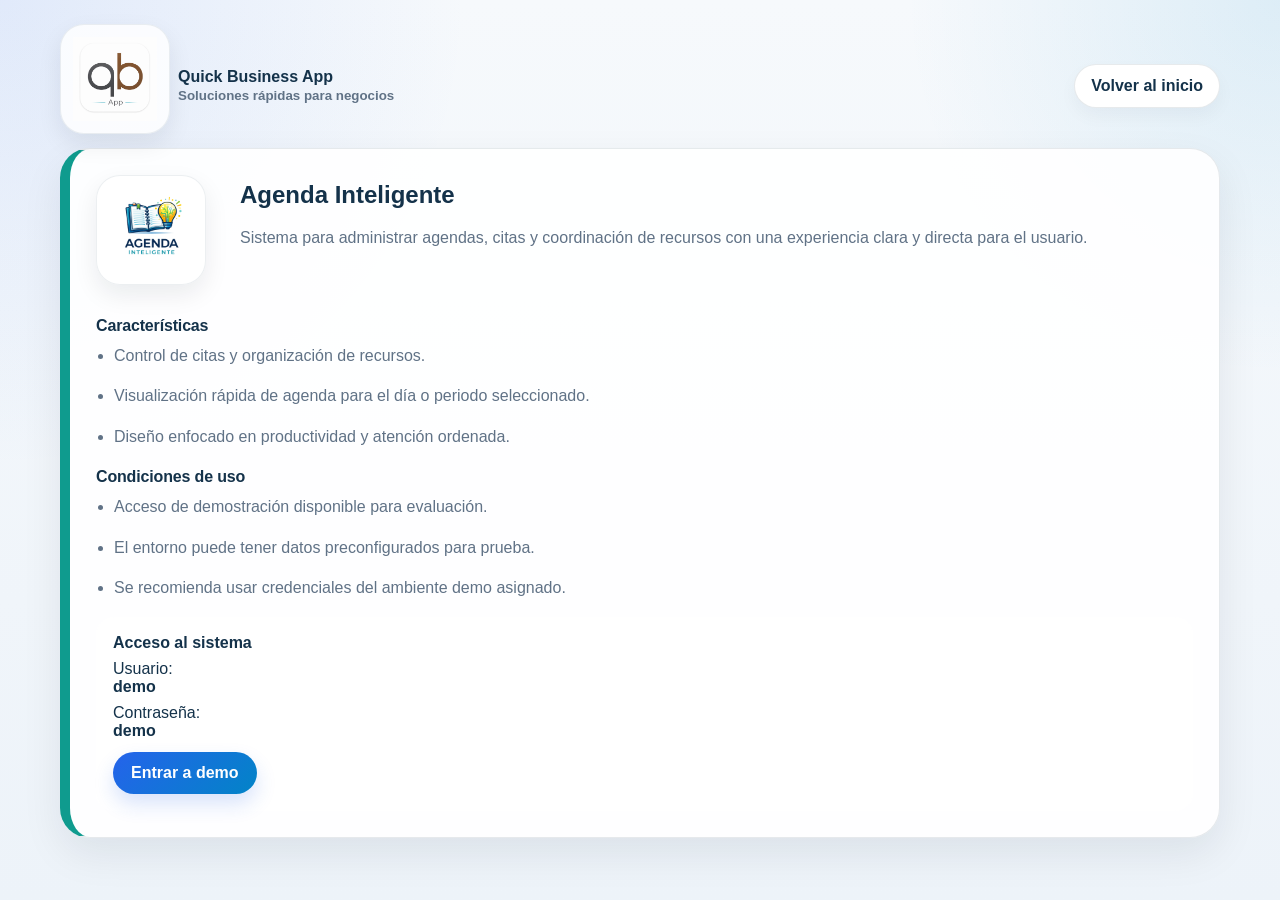
==== agenda.html @ ded71a66 "pestanas separadas" ====
<!doctype html>
<html lang="es">
  <head>
    <meta charset="utf-8" />
    <meta name="viewport" content="width=device-width, initial-scale=1" />
    <title>Agenda Inteligente - Quick Business App</title>
    <link rel="stylesheet" href="styles.css" />
  </head>
  <body>
    <div class="shell">
      <header class="topbar">
        <div class="brand">
          <div class="system-logo">
            <img src="imagenes/qb.png" alt="Logo de Cumplimiento Regulatorio" />
          </div>
          <div>
            <div>Quick Business App</div>
            <small style="color: var(--muted); font-weight: 600"
              >Soluciones rápidas para negocios</small
            >
          </div>
        </div>
        <a class="sys-btn" href="index.html">Volver al inicio</a>
      </header>

      <main>
        <section id="agenda" class="card system-card teal active">
          <div class="system-top">
            <div class="system-logo">
              <img
                src="imagenes/agendainteligente.png"
                alt="Logo de Agenda Inteligente"
              />
            </div>
            <div class="system-summary">
              <h3>Agenda Inteligente</h3>
              <p>
                Sistema para administrar agendas, citas y coordinación de
                recursos con una experiencia clara y directa para el usuario.
              </p>
            </div>
          </div>
          <div class="section-block">
            <h4>Características</h4>
            <ul class="section-list">
              <li>Control de citas y organización de recursos.</li>
              <li>
                Visualización rápida de agenda para el día o periodo
                seleccionado.
              </li>
              <li>Diseño enfocado en productividad y atención ordenada.</li>
            </ul>
          </div>
          <div class="section-block">
            <h4>Condiciones de uso</h4>
            <ul class="section-list">
              <li>Acceso de demostración disponible para evaluación.</li>
              <li>El entorno puede tener datos preconfigurados para prueba.</li>
              <li>
                Se recomienda usar credenciales del ambiente demo asignado.
              </li>
            </ul>
          </div>
          <div class="info-box">
            <strong>Acceso al sistema</strong>
            <div>Usuario: <strong>demo</strong></div>
            <div>Contraseña: <strong>demo</strong></div>
            <div class="link-row">
              <a
                class="sys-btn primary"
                href="https://agenda-inteligente.azurewebsites.net/"
                target="_blank"
                rel="noreferrer"
                >Entrar a demo</a
              >
            </div>
          </div>
        </section>
      </main>
    </div>
  </body>
</html>
---- styles.css ----
:root {
  --bg: #f6f9fc;
  --bg2: #edf3f9;
  --text: #14324a;
  --muted: #607286;
  --card: rgba(255, 255, 255, 0.9);
  --border: rgba(20, 50, 74, 0.1);
  --blue: #2563eb;
  --teal: #0f9b8e;
  --cyan: #0284c7;
  --amber: #b45309;
  --shadow: 0 16px 40px rgba(15, 23, 42, 0.08);
  --max: 1160px;
}

* {
  box-sizing: border-box;
}
html {
  scroll-behavior: smooth;
}
body {
  margin: 0;
  font-family: "Segoe UI", Tahoma, Geneva, Verdana, sans-serif;
  color: var(--text);
  background:
    radial-gradient(
      circle at top left,
      rgba(37, 99, 235, 0.1),
      transparent 30%
    ),
    radial-gradient(
      circle at top right,
      rgba(2, 132, 199, 0.1),
      transparent 24%
    ),
    linear-gradient(180deg, var(--bg), var(--bg2));
  min-height: 100vh;
}

a {
  color: inherit;
  text-decoration: none;
}

.system-summary {
  width: 100%;
  min-width: 0;
}

.system-summary h3,
.system-summary p {
  margin: 0 0 0 6px;
  width: 100%;
  max-width: none;
  text-align: justify;
  line-height: 1.65;
}

.system-summary h3 {
  margin: 0 0 8px 6px;
}

.shell {
  width: min(var(--max), calc(100% - 32px));
  margin: 0 auto;
  padding: 24px 0 48px;
}
.topbar {
  display: flex;
  justify-content: space-between;
  align-items: center;
  gap: 8px;
}

.brand {
  display: flex;
  align-items: center;
  gap: 8px;
  font-weight: 800;
}
.brand-mark {
  width: 42px;
  height: 42px;
  border-radius: 14px;
  display: grid;
  place-items: center;
  color: white;
  background: linear-gradient(135deg, var(--blue), var(--cyan));
  box-shadow: 0 12px 26px rgba(37, 99, 235, 0.2);
}

.topnav {
  display: none;
}

.sys-btn {
  display: inline-flex;
  align-items: center;
  justify-content: center;
  padding: 12px 16px;
  border-radius: 999px;
  background: white;
  border: 1px solid var(--border);
  box-shadow: 0 8px 18px rgba(15, 23, 42, 0.04);
  font-weight: 700;
}

.folder-bar {
  display: flex;
  gap: 10px;
  align-items: end;
  padding: 0px 10px 0px 26px;
  border-bottom: 1px solid rgba(20, 50, 74, 0.08);
}

.tab-btn {
  border: 1px solid var(--border);
  background: linear-gradient(180deg, #ffffff, #eef4fa);
  color: var(--text);
  cursor: pointer;
  border-bottom: none;
  border-top-left-radius: 16px;
  border-top-right-radius: 16px;
  border-bottom-left-radius: 0;
  border-bottom-right-radius: 0;
  padding: 12px 18px;
  position: relative;
  top: 1px;
  box-shadow: 0 -2px 10px rgba(15, 23, 42, 0.04);
}

.card {
  background: var(--card);
  border: 1px solid var(--border);
  border-radius: 30px;
  box-shadow: var(--shadow);
}

.hero-card {
  padding: 18px 0 0;
  background: transparent;
  border: none;
  box-shadow: none;
}

.eyebrow {
  display: inline-flex;
  align-items: center;
  padding: 8px 14px;
  border-radius: 999px;
  background: rgba(37, 99, 235, 0.08);
  color: var(--blue);
  font-size: 0.92rem;
  font-weight: 700;
  margin-bottom: 16px;
}

h1 {
  margin: 0;
  font-size: clamp(2.2rem, 4.8vw, 4.7rem);
  line-height: 1;
  letter-spacing: -0.04em;
}

.lead {
  margin: 18px 0 0;
  max-width: 62ch;
  color: var(--muted);
  line-height: 1.7;
  font-size: 1.05rem;
}

.intro-actions {
  display: flex;
  gap: 12px;
  flex-wrap: wrap;
  margin-top: 24px;
}

.tabs {
  display: flex;
  gap: 10px;
  flex-wrap: wrap;
  margin-top: 0;
}

.tab-btn[aria-selected="true"] {
  color: white;
  border-color: transparent;
  background: linear-gradient(135deg, var(--blue), var(--cyan));
  top: 0;
}

.primary-btn {
  background: linear-gradient(135deg, var(--blue), var(--cyan));
  color: white;
}

.secondary-btn {
  background: white;
  color: var(--blue);
}

.section-title {
  margin: 28px 0 12px;
  font-size: 1.45rem;
  letter-spacing: -0.02em;
}

.section-note {
  color: var(--muted);
  margin: 0 0 18px;
}

.sys-grid {
  display: grid;
  gap: 16px;
}

.system-card {
  padding: 26px;
  display: none;
  scroll-margin-top: 18px;
}

.system-card.active {
  display: block;
}

.system-head {
  display: flex;
  flex-wrap: wrap;
  gap: 10px;
  align-items: center;
  justify-content: space-between;
  margin-bottom: 14px;
}

.system-top {
  display: grid;
  grid-template-columns: 120px 1fr;
  gap: 18px;
  align-items: start;
}

.system-logo {
  display: flex;
  align-items: center;
  justify-content: center;
  width: 110px;
  height: 110px;
  margin: 0 0 14px;
  padding: 12px;
  border-radius: 24px;
  background: rgba(255, 255, 255, 0.82);
  border: 1px solid rgba(20, 50, 74, 0.08);
  box-shadow: 0 10px 24px rgba(15, 23, 42, 0.08);
}

.system-logo img {
  max-width: 100%;
  max-height: 100%;
  object-fit: contain;
  display: block;
}

.system-summary h3 {
  margin: 0 0 8px 6px;
}

.system-summary p {
  margin: 0 0 0 6px;
  width: 100%;
  max-width: none;
}

.section-block {
  margin-top: 18px;
}

.section-block h4 {
  margin: 0 0 8px;
  font-size: 1rem;
  letter-spacing: -0.01em;
}

.section-list {
  margin: 0;
  padding-left: 18px;
  color: var(--muted);
  line-height: 1.65;
}

.section-list li {
  margin-bottom: 14px;
  text-align: justify;
}

.section-list li:last-child {
  margin-bottom: 0;
}

.tag {
  display: inline-flex;
  align-items: center;
  width: fit-content;
  padding: 6px 12px;
  border-radius: 999px;
  font-size: 0.86rem;
  font-weight: 700;
  color: white;
}

.system-card h3 {
  margin: 0 0 10px 6px;
  font-size: 1.5rem;
}

.system-card p {
  margin: 0 0 0 6px;
  color: var(--muted);
  line-height: 1.65;
  max-width: none;
  width: 100%;
}

.info-box {
  margin-top: 16px;
  padding: 16px;
  border-radius: 18px;
  background: rgba(255, 255, 255, 0.72);
  border: 1px solid rgba(255, 255, 255, 0.55);
  color: var(--text);
}

.info-box strong {
  display: block;
  margin-bottom: 8px;
}

.link-row {
  display: flex;
  gap: 12px;
  margin-top: 16px;
  flex-wrap: wrap;
}
.info-box .link-row {
  margin-top: 12px;
}
sys-btn {
  color: var(--text);
}

.sys-btn.primary {
  display: inline-flex;
  padding: 12px 18px;
  background: linear-gradient(135deg, var(--blue), var(--cyan));
  color: #fff;
  border: none;
  border-radius: 999px;
  font-weight: 700;
  text-decoration: none;
  box-shadow: 0 10px 20px rgba(37, 99, 235, 0.18);
}

.blue {
  border-left: 10px solid var(--blue);
}
.teal {
  border-left: 10px solid var(--teal);
}
.cyan {
  border-left: 10px solid var(--cyan);
}
.amber {
  border-left: 10px solid var(--amber);
}

.blue .tag {
  background: var(--blue);
}
.teal .tag {
  background: var(--teal);
}
.cyan .tag {
  background: var(--cyan);
}
.amber .tag {
  background: var(--amber);
}

.blue .primary-btn {
  background: linear-gradient(135deg, var(--blue), #4f83ff);
}
.teal .primary-btn {
  background: linear-gradient(135deg, var(--teal), #21c2b2);
}
.cyan .primary-btn {
  background: linear-gradient(135deg, var(--cyan), #38bdf8);
}
.amber .primary-btn {
  background: linear-gradient(135deg, var(--amber), #d97706);
}

.footer {
  margin-top: 24px;
  color: var(--muted);
  text-align: center;
  font-size: 0.95rem;
}

@media (max-width: 760px) {
  .topbar {
    align-items: start;
    flex-direction: column;
  }
  .system-top {
    grid-template-columns: 1fr;
  }
  .system-logo {
    width: 96px;
    height: 96px;
  }
  .hero-card {
    padding: 12px;
  }
  .system-card {
    padding: 12px;
  }
}
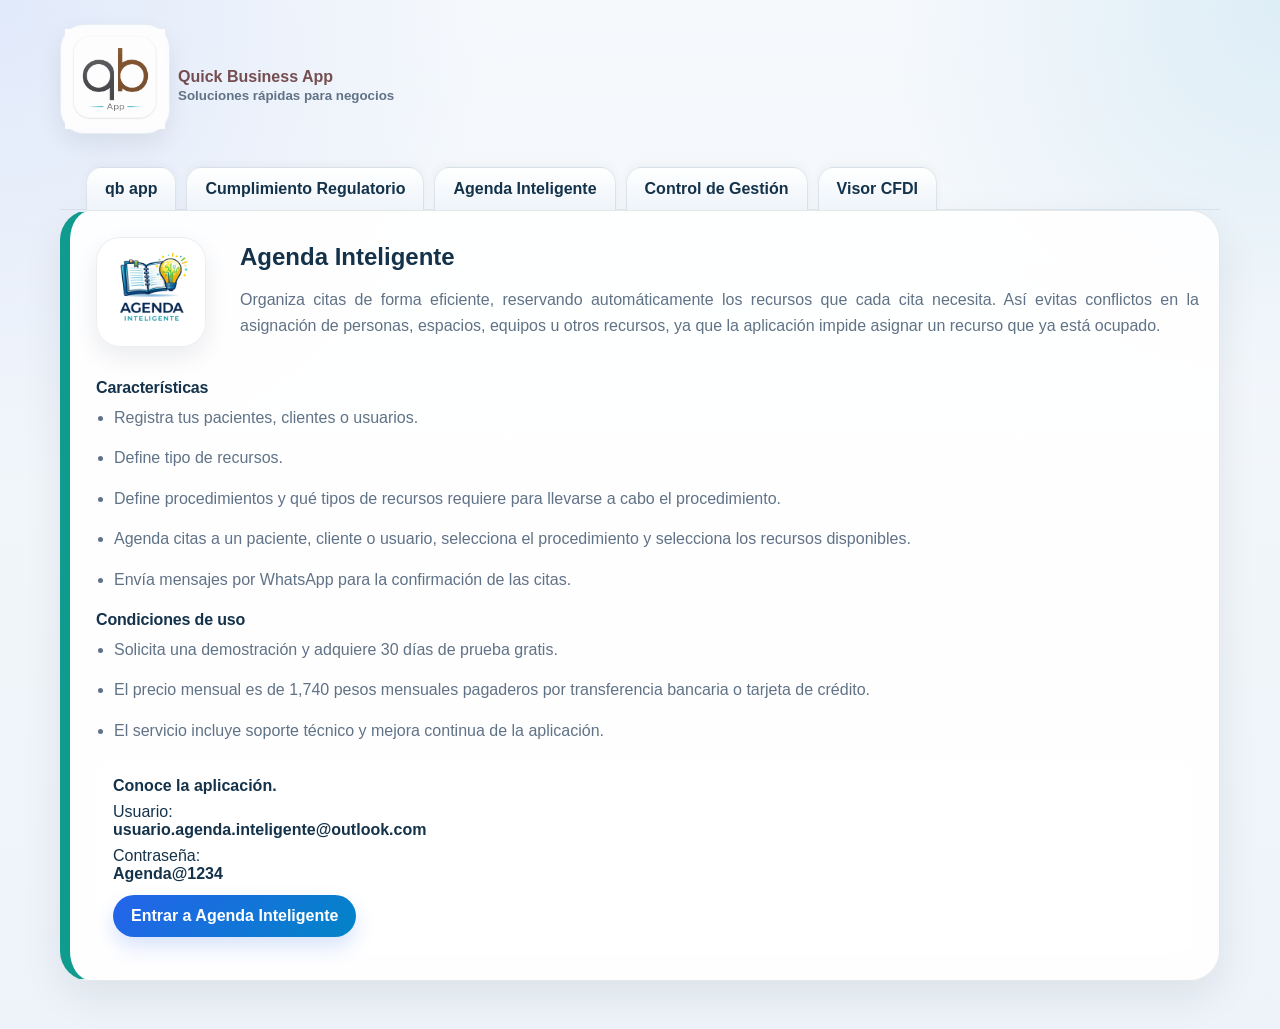
==== commit e8ec25f5: "agenda intligene" ====
--- a/agenda.html
+++ b/agenda.html
@@ -20,8 +20,24 @@
             >
           </div>
         </div>
-        <a class="sys-btn" href="index.html">Volver al inicio</a>
+        <nav class="topnav" aria-label="Navegación"></nav>
       </header>
+
+      <section class="hero">
+        <div class="card hero-card">
+          <div class="folder-bar">
+            <a class="sys-btn tab-btn" href="index.html">qb app</a>
+            <a class="sys-btn tab-btn" href="cumplimiento.html"
+              >Cumplimiento Regulatorio</a
+            >
+            <a class="sys-btn tab-btn" href="agenda.html">Agenda Inteligente</a>
+            <a class="sys-btn tab-btn" href="gestion.html"
+              >Control de Gestión</a
+            >
+            <a class="sys-btn tab-btn" href="cfdi.html">Visor CFDI</a>
+          </div>
+        </div>
+      </section>
 
       <main>
         <section id="agenda" class="card system-card teal active">
@@ -35,43 +51,42 @@
             <div class="system-summary">
               <h3>Agenda Inteligente</h3>
               <p>
-                Sistema para administrar agendas, citas y coordinación de
-                recursos con una experiencia clara y directa para el usuario.
+                Organiza citas de forma eficiente, reservando automáticamente
+                los recursos que cada cita necesita. Así evitas conflictos en la
+                asignación de personas, espacios, equipos u otros recursos, ya
+                que la aplicación impide asignar un recurso que ya está ocupado.
               </p>
             </div>
           </div>
           <div class="section-block">
             <h4>Características</h4>
             <ul class="section-list">
-              <li>Control de citas y organización de recursos.</li>
-              <li>
-                Visualización rápida de agenda para el día o periodo
-                seleccionado.
-              </li>
-              <li>Diseño enfocado en productividad y atención ordenada.</li>
+              <li>Registra tus pacientes, clientes o usuarios.</li>
+              <li>Define tipo de recursos.</li>
+              <li>Define procedimientos y qué tipos de recursos requiere para llevarse a cabo el procedimiento.</li>
+              <li>Agenda citas a un paciente, cliente o usuario, selecciona el procedimiento y selecciona los recursos disponibles.</li>
+              <li>Envía mensajes por WhatsApp para la confirmación de las citas.</li>
             </ul>
           </div>
           <div class="section-block">
             <h4>Condiciones de uso</h4>
             <ul class="section-list">
-              <li>Acceso de demostración disponible para evaluación.</li>
-              <li>El entorno puede tener datos preconfigurados para prueba.</li>
-              <li>
-                Se recomienda usar credenciales del ambiente demo asignado.
-              </li>
+              <li>Solicita una demostración y adquiere 30 días de prueba gratis.</li>
+              <li>El precio mensual es de 1,740 pesos mensuales pagaderos por transferencia bancaria o tarjeta de crédito.</li>
+              <li>El servicio incluye soporte técnico y mejora continua de la aplicación.</li>
             </ul>
           </div>
           <div class="info-box">
-            <strong>Acceso al sistema</strong>
-            <div>Usuario: <strong>demo</strong></div>
-            <div>Contraseña: <strong>demo</strong></div>
+            <strong>Conoce la aplicación.</strong>
+            <div>Usuario: <strong>usuario.agenda.inteligente@outlook.com</strong></div>
+            <div>Contraseña: <strong>Agenda@1234</strong></div>
             <div class="link-row">
               <a
                 class="sys-btn primary"
                 href="https://agenda-inteligente.azurewebsites.net/"
                 target="_blank"
                 rel="noreferrer"
-                >Entrar a demo</a
+                >Entrar a Agenda Inteligente</a
               >
             </div>
           </div>
--- a/styles.css
+++ b/styles.css
@@ -9,6 +9,7 @@
   --teal: #0f9b8e;
   --cyan: #0284c7;
   --amber: #b45309;
+  --gray: #525150;
   --shadow: 0 16px 40px rgba(15, 23, 42, 0.08);
   --max: 1160px;
 }
@@ -42,6 +43,20 @@
   color: inherit;
   text-decoration: none;
 }
+    
+.video-box {
+  width: 55%;
+  margin: 16px auto 0;
+  border-radius: 18px;
+  overflow: hidden;
+}
+
+.video-box iframe {
+  width: 100%;
+  aspect-ratio: 16 / 9;
+  display: block;
+  border: 0;
+}
 
 .system-summary {
   width: 100%;
@@ -78,6 +93,7 @@
   align-items: center;
   gap: 8px;
   font-weight: 800;
+  color: rgba(72, 15, 15, 0.725);
 }
 .brand-mark {
   width: 42px;
@@ -251,7 +267,7 @@
   width: 110px;
   height: 110px;
   margin: 0 0 14px;
-  padding: 12px;
+  padding: 4px;
   border-radius: 24px;
   background: rgba(255, 255, 255, 0.82);
   border: 1px solid rgba(20, 50, 74, 0.08);
@@ -376,6 +392,9 @@
 .amber {
   border-left: 10px solid var(--amber);
 }
+.gray {
+  border-left: 10px solid var(--gray);
+}
 
 .blue .tag {
   background: var(--blue);
@@ -389,7 +408,9 @@
 .amber .tag {
   background: var(--amber);
 }
-
+.gray .tag {
+  background: var(--gray);
+}
 .blue .primary-btn {
   background: linear-gradient(135deg, var(--blue), #4f83ff);
 }
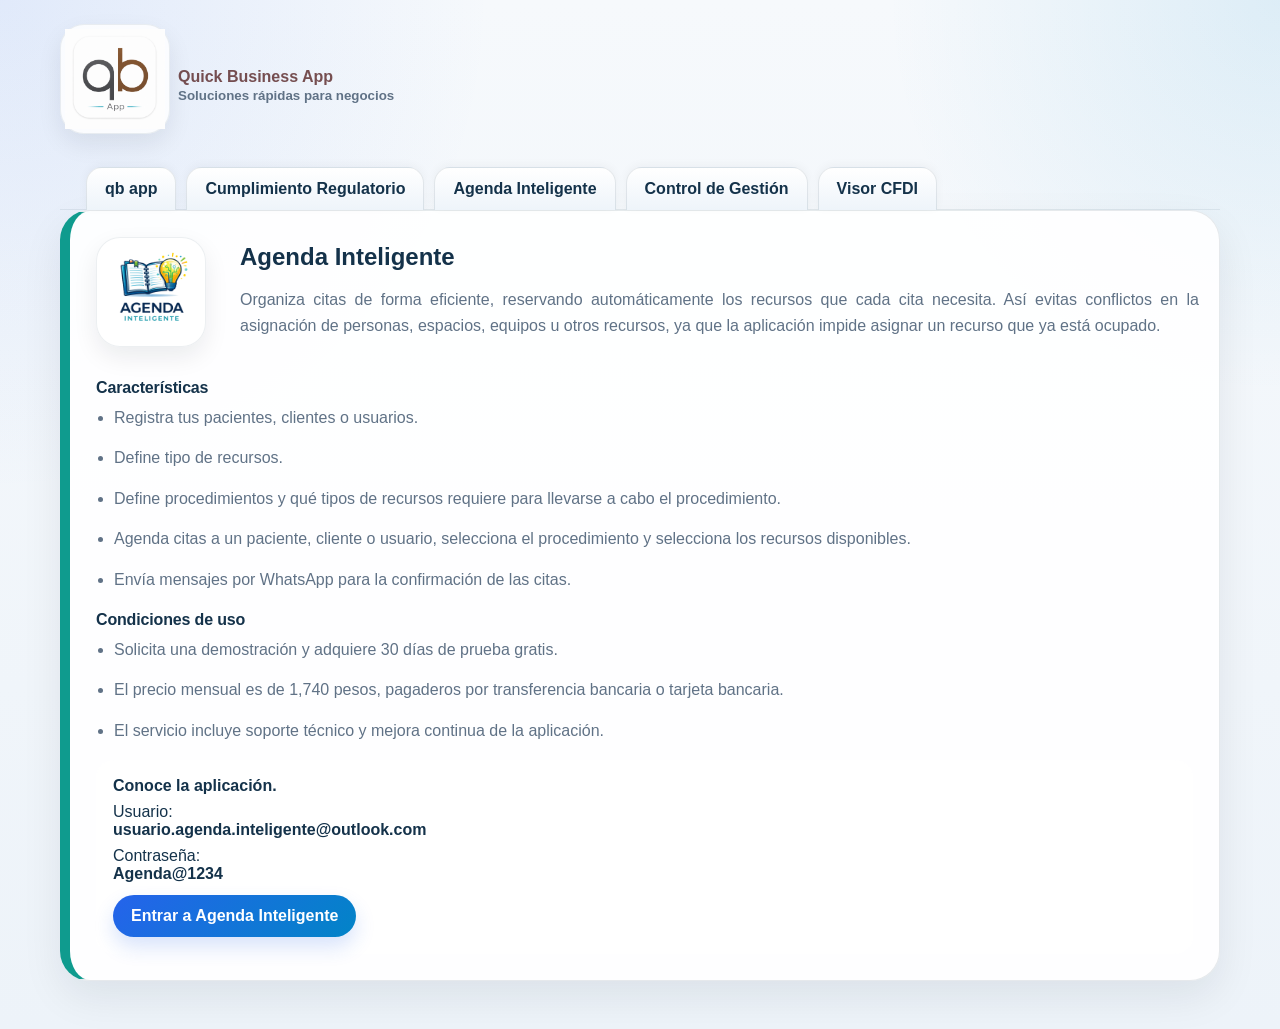
==== commit 820b2cef: "ya nise" ====
--- a/agenda.html
+++ b/agenda.html
@@ -72,7 +72,7 @@
             <h4>Condiciones de uso</h4>
             <ul class="section-list">
               <li>Solicita una demostración y adquiere 30 días de prueba gratis.</li>
-              <li>El precio mensual es de 1,740 pesos mensuales pagaderos por transferencia bancaria o tarjeta de crédito.</li>
+              <li>El precio mensual es de 1,740 pesos, pagaderos por transferencia bancaria o tarjeta bancaria.</li>
               <li>El servicio incluye soporte técnico y mejora continua de la aplicación.</li>
             </ul>
           </div>
@@ -85,8 +85,7 @@
                 class="sys-btn primary"
                 href="https://agenda-inteligente.azurewebsites.net/"
                 target="_blank"
-                rel="noreferrer"
-                >Entrar a Agenda Inteligente</a
+                rel="noreferrer">Entrar a Agenda Inteligente</a
               >
             </div>
           </div>
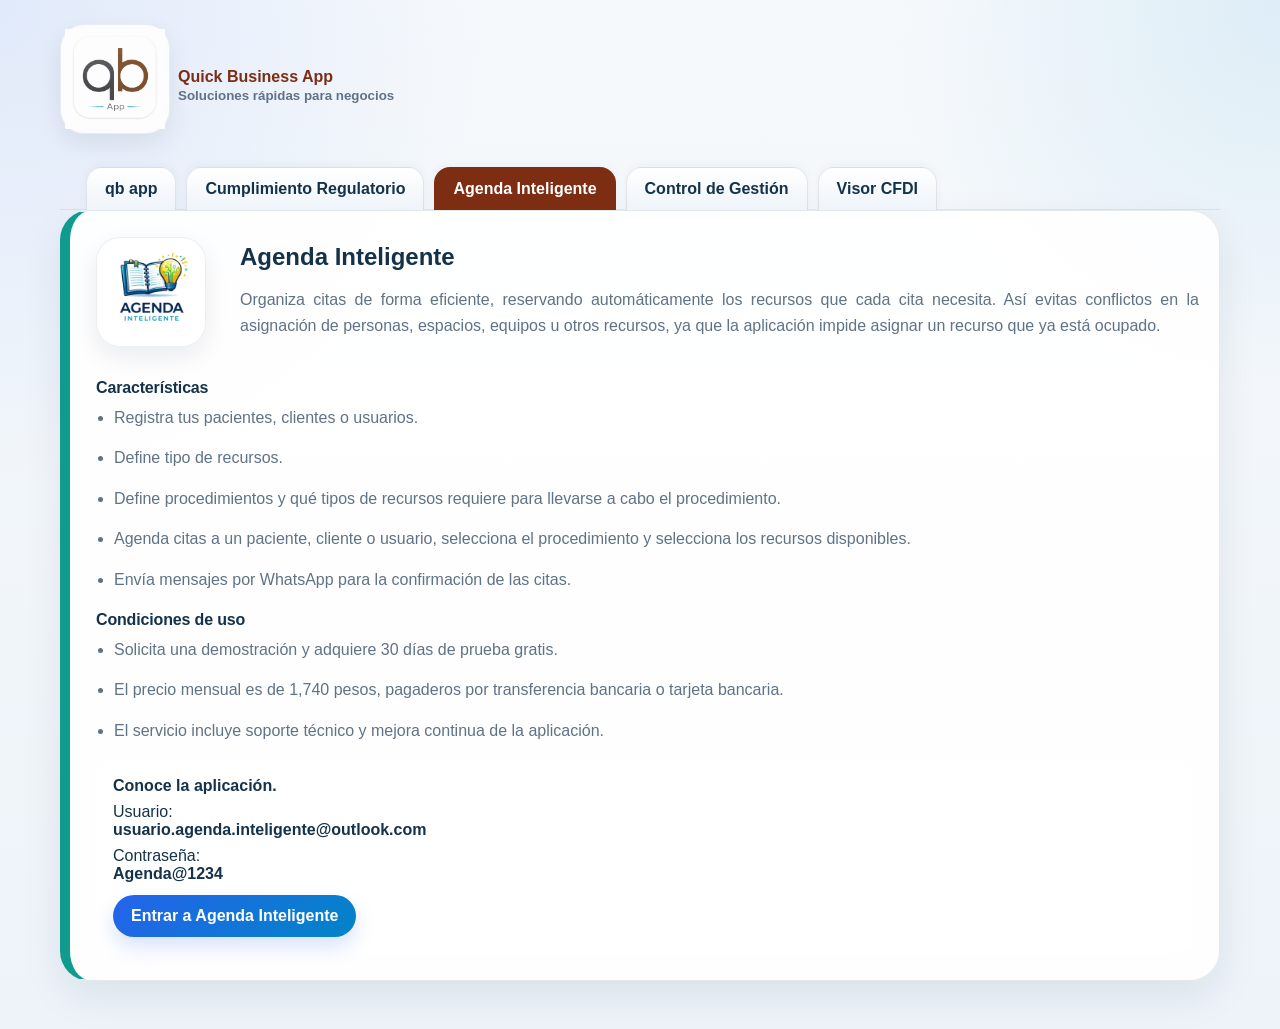
==== commit 73f63f67: "pestaña marcadas" ====
--- a/agenda.html
+++ b/agenda.html
@@ -30,7 +30,7 @@
             <a class="sys-btn tab-btn" href="cumplimiento.html"
               >Cumplimiento Regulatorio</a
             >
-            <a class="sys-btn tab-btn" href="agenda.html">Agenda Inteligente</a>
+            <a class="sys-btn tab-btn active" href="agenda.html">Agenda Inteligente</a>
             <a class="sys-btn tab-btn" href="gestion.html"
               >Control de Gestión</a
             >
--- a/styles.css
+++ b/styles.css
@@ -10,6 +10,7 @@
   --cyan: #0284c7;
   --amber: #b45309;
   --gray: #525150;
+  --brown: #7c2d12;
   --shadow: 0 16px 40px rgba(15, 23, 42, 0.08);
   --max: 1160px;
 }
@@ -43,7 +44,11 @@
   color: inherit;
   text-decoration: none;
 }
-    
+.tab-btn.active {
+  background: linear-gradient(135deg, var(--brown), var(--brown));
+  color: white;
+  border-color: transparent;
+}    
 .video-box {
   width: 55%;
   margin: 16px auto 0;
@@ -93,7 +98,7 @@
   align-items: center;
   gap: 8px;
   font-weight: 800;
-  color: rgba(72, 15, 15, 0.725);
+  color: rgb(124, 45, 18);
 }
 .brand-mark {
   width: 42px;
@@ -395,7 +400,9 @@
 .gray {
   border-left: 10px solid var(--gray);
 }
-
+.brown {
+  border-left: 10px solid var(--brown);
+}
 .blue .tag {
   background: var(--blue);
 }
@@ -410,6 +417,9 @@
 }
 .gray .tag {
   background: var(--gray);
+}
+.brown .tag {
+  background: var(--brown);
 }
 .blue .primary-btn {
   background: linear-gradient(135deg, var(--blue), #4f83ff);
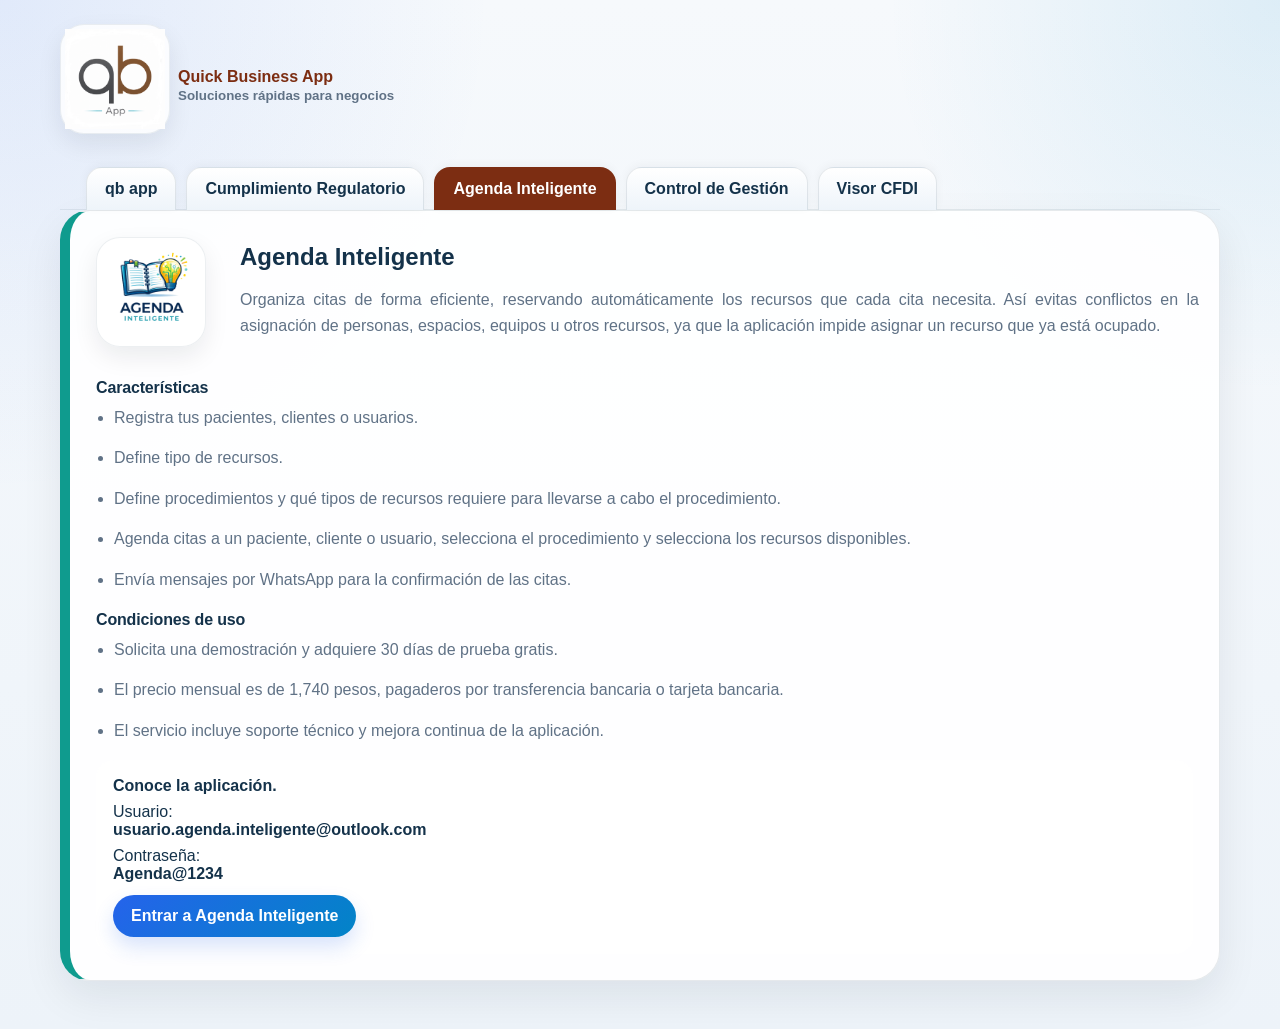
==== commit 39858d1f: "search console google" ====
--- a/agenda.html
+++ b/agenda.html
@@ -4,6 +4,9 @@
     <meta charset="utf-8" />
     <meta name="viewport" content="width=device-width, initial-scale=1" />
     <title>Agenda Inteligente - Quick Business App</title>
+    <meta name="description" content="Agenda inteligente para reservas, citas y recursos. Organiza tu operación sin conflictos ni retrasos." />
+    <meta name="robots" content="index, follow" />
+    <link rel="canonical" href="https://quickbusinessapp.com/agenda.html" />
     <link rel="stylesheet" href="styles.css" />
   </head>
   <body>
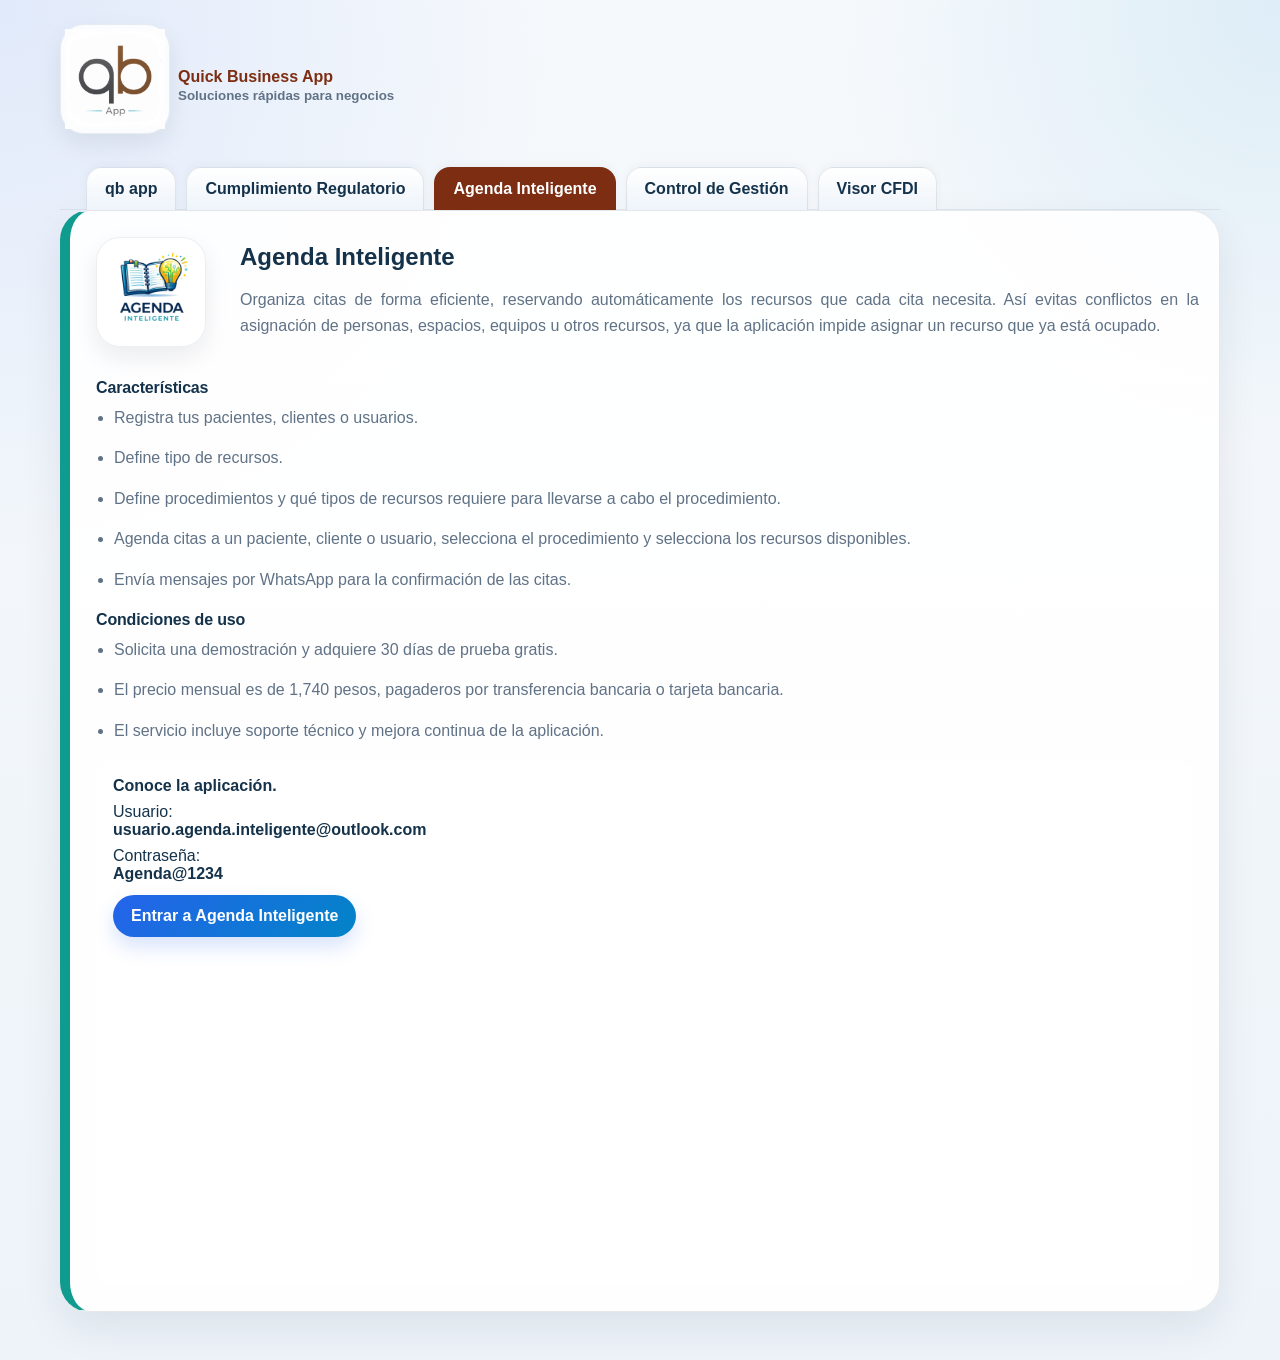
==== commit 31feb0a0: "video embedd" ====
--- a/agenda.html
+++ b/agenda.html
@@ -4,7 +4,7 @@
     <meta charset="utf-8" />
     <meta name="viewport" content="width=device-width, initial-scale=1" />
     <title>Agenda Inteligente - Quick Business App</title>
-    <meta name="description" content="Agenda inteligente para reservas, citas y recursos. Organiza tu operación sin conflictos ni retrasos." />
+    <meta name="description" content="Agenda inteligente Organiza citas de forma eficiente, reservando automáticamente los recursos que cada cita necesita. Así evitas conflictos en la asignación de personas, espacios, equipos u otros recursos, ya que la aplicación impide asignar un recurso que ya está ocupado." />
     <meta name="robots" content="index, follow" />
     <link rel="canonical" href="https://quickbusinessapp.com/agenda.html" />
     <link rel="stylesheet" href="styles.css" />
@@ -91,6 +91,17 @@
                 rel="noreferrer">Entrar a Agenda Inteligente</a
               >
             </div>
+
+            <div class="video-box">
+              <iframe 
+              width="560" 
+              height="315" 
+              src="https://www.youtube.com/embed/xPq45dwYEc0?si=oRDzKz6jiDpMtylt" 
+              title="YouTube video player" 
+              frameborder="0" 
+              allow="accelerometer; autoplay; clipboard-write; encrypted-media; gyroscope; picture-in-picture; web-share" 
+              referrerpolicy="strict-origin-when-cross-origin" 
+              allowfullscreen></iframe>
           </div>
         </section>
       </main>
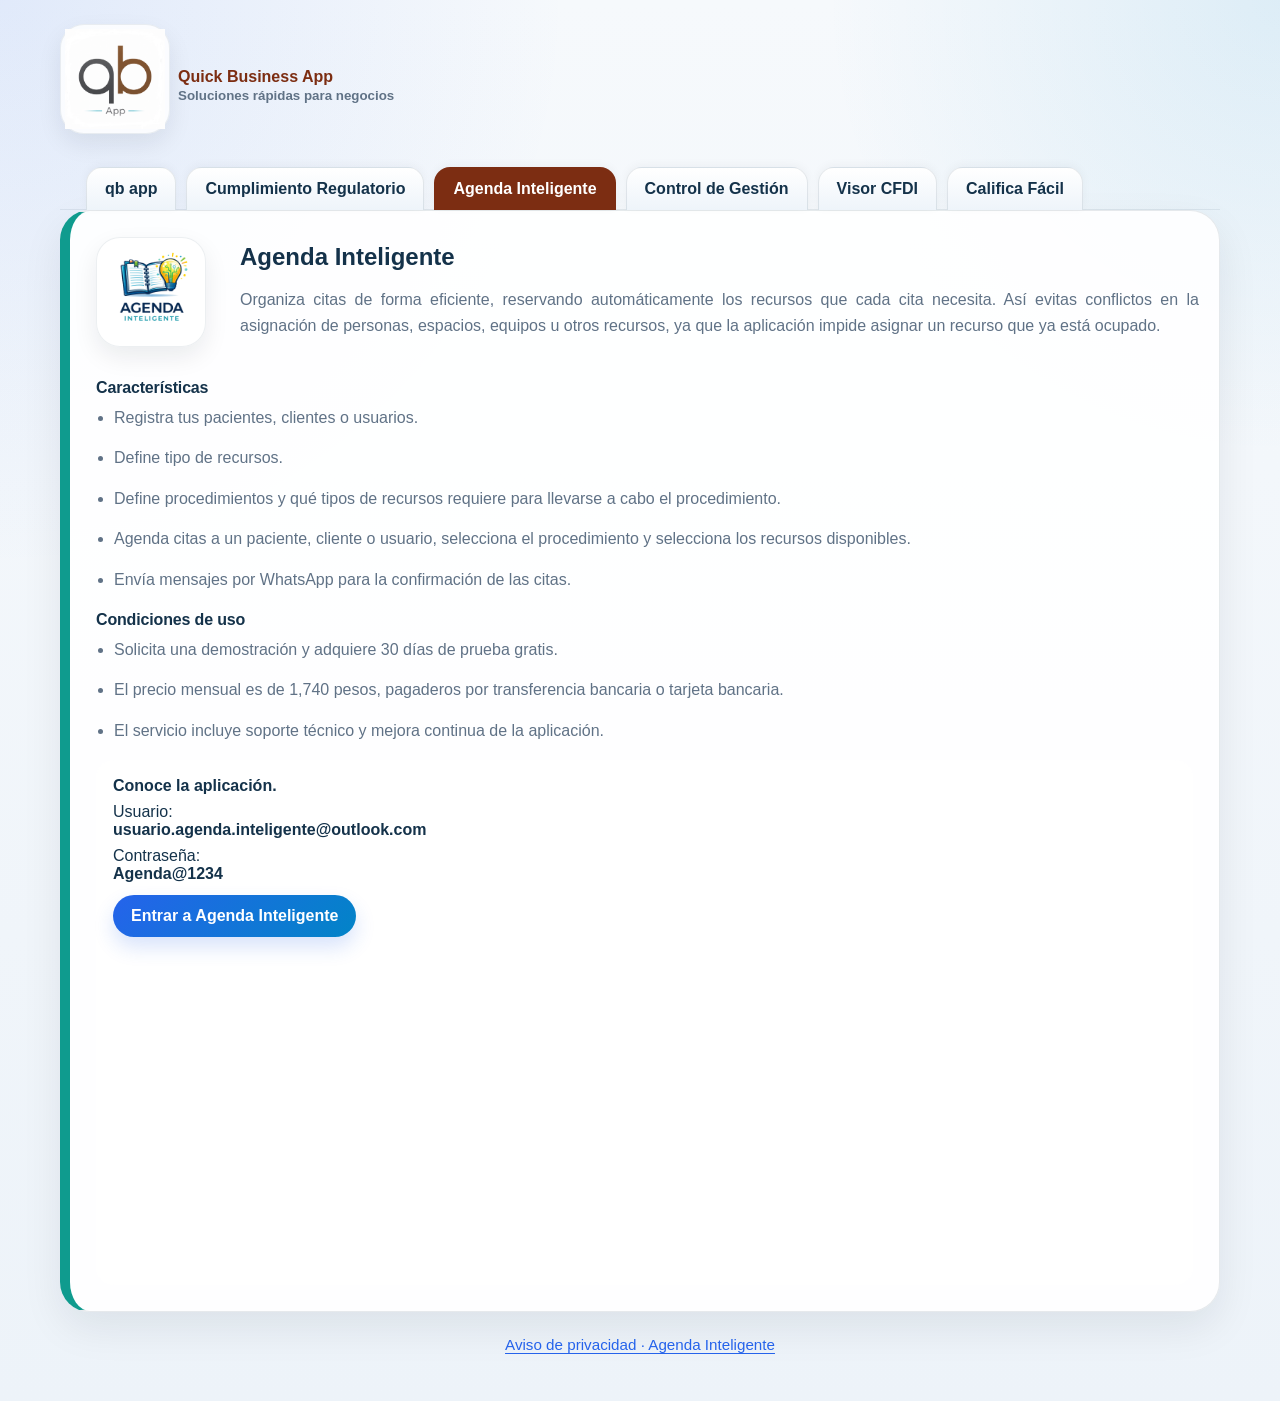
==== commit 2c052308: "nuevo aviso" ====
--- a/agenda.html
+++ b/agenda.html
@@ -28,17 +28,14 @@
 
       <section class="hero">
         <div class="card hero-card">
-          <div class="folder-bar">
+          <nav class="folder-bar" aria-label="Sistemas">
             <a class="sys-btn tab-btn" href="index.html">qb app</a>
-            <a class="sys-btn tab-btn" href="cumplimiento.html"
-              >Cumplimiento Regulatorio</a
-            >
-            <a class="sys-btn tab-btn active" href="agenda.html">Agenda Inteligente</a>
-            <a class="sys-btn tab-btn" href="gestion.html"
-              >Control de Gestión</a
-            >
+            <a class="sys-btn tab-btn" href="cumplimiento.html">Cumplimiento Regulatorio</a>
+            <a class="sys-btn tab-btn active" href="agenda.html" aria-current="page">Agenda Inteligente</a>
+            <a class="sys-btn tab-btn" href="gestion.html">Control de Gestión</a>
             <a class="sys-btn tab-btn" href="cfdi.html">Visor CFDI</a>
-          </div>
+            <a class="sys-btn tab-btn" href="calificafacil.html">Califica Fácil</a>
+          </nav>
         </div>
       </section>
 
@@ -105,6 +102,9 @@
           </div>
         </section>
       </main>
+      <footer class="footer"><a class="privacy-link" href="avisodeprivacidad.html#agenda">Aviso de privacidad · Agenda Inteligente</a></footer>
     </div>
   </body>
 </html>
+
+
--- a/styles.css
+++ b/styles.css
@@ -129,9 +129,10 @@
 
 .folder-bar {
   display: flex;
+  flex-wrap: wrap;
   gap: 10px;
   align-items: end;
-  padding: 0px 10px 0px 26px;
+  padding: 0 10px 0 26px;
   border-bottom: 1px solid rgba(20, 50, 74, 0.08);
 }
 
@@ -434,6 +435,12 @@
   background: linear-gradient(135deg, var(--amber), #d97706);
 }
 
+.privacy-link {
+  color: var(--blue);
+  text-decoration: underline;
+  text-underline-offset: 3px;
+}
+
 .footer {
   margin-top: 24px;
   color: var(--muted);
@@ -456,7 +463,84 @@
   .hero-card {
     padding: 12px;
   }
+  .folder-bar {
+    display: grid;
+    grid-template-columns: repeat(2, minmax(0, 1fr));
+    gap: 8px;
+    padding: 0;
+    border: 0;
+  }
+  .folder-bar .tab-btn {
+    min-width: 0;
+    min-height: 52px;
+    padding: 10px 8px;
+    border: 1px solid var(--border);
+    border-radius: 14px;
+    text-align: center;
+    line-height: 1.25;
+    overflow-wrap: anywhere;
+    top: 0;
+  }
   .system-card {
     padding: 12px;
   }
 }
+.privacy-page {
+  padding: clamp(20px, 5vw, 42px);
+}
+
+.privacy-page .system-summary p {
+  max-width: 75ch;
+  text-align: left;
+}
+
+.privacy-sections {
+  display: grid;
+  gap: 14px;
+  margin-top: 24px;
+}
+
+.privacy-section {
+  padding: 20px;
+  border: 1px solid var(--border);
+  border-radius: 18px;
+  background: rgba(255, 255, 255, 0.72);
+  scroll-margin-top: 20px;
+}
+
+.privacy-section h2 {
+  margin: 0 0 8px;
+  font-size: 1.2rem;
+}
+
+.privacy-section p {
+  margin: 0;
+  color: var(--muted);
+  line-height: 1.65;
+}
+
+.privacy-placeholder {
+  display: inline-block;
+  margin-top: 12px;
+  padding: 8px 12px;
+  border-radius: 10px;
+  background: rgba(37, 99, 235, 0.08);
+  color: var(--muted);
+  font-size: 0.92rem;
+}
+
+.califica-brand {
+  display: flex;
+  align-items: center;
+  gap: 12px;
+}
+
+.califica-brand img {
+  width: 76px;
+  height: 76px;
+  object-fit: contain;
+  padding: 8px;
+  border-radius: 18px;
+  background: #102a43;
+}
+
